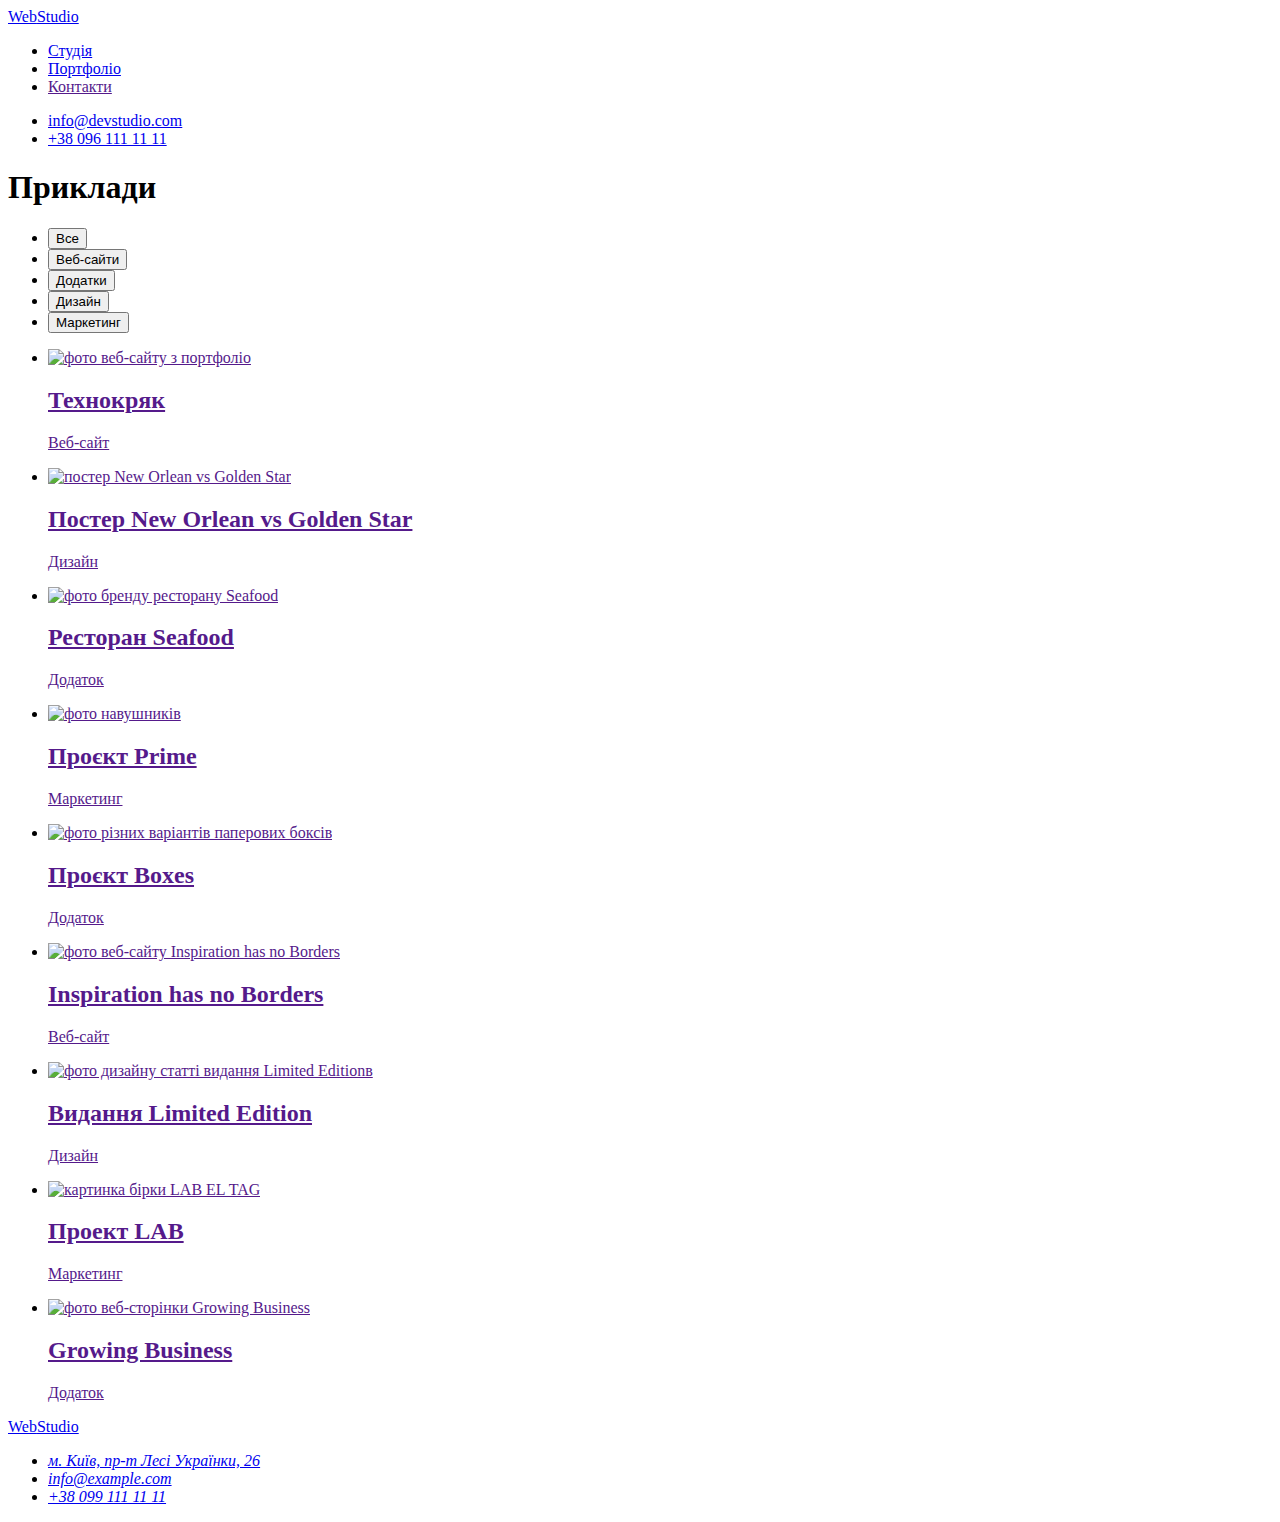
==== portfolio.html @ 38bcbfd2 "Add files via upload" ====
<!DOCTYPE html>
<html lang="uk">
<head>
    <meta charset="UTF-8"/>
    <meta http-equiv="X-UA-Compatible" content="IE=edge"/>
    <meta name="viewport" content="width=device-width, initial-scale=1.0"/>
    <title>Портфоліо</title>
    <link rel="preconnect" href="https://fonts.googleapis.com"/>
    <link rel="preconnect" href="https://fonts.gstatic.com" crossorigin/>
    <link href="https://fonts.googleapis.com/css2?family=Raleway:wght@700&family=Roboto:wght@400;500;700;900&display=swap" rel="stylesheet"/>
    <link rel="stylesheet" href="https://cdnjs.cloudflare.com/ajax/libs/modern-normalize/1.1.0/modern-normalize.min.css" integrity="sha512-wpPYUAdjBVSE4KJnH1VR1HeZfpl1ub8YT/NKx4PuQ5NmX2tKuGu6U/JRp5y+Y8XG2tV+wKQpNHVUX03MfMFn9Q==" crossorigin="anonymous" referrerpolicy="no-referrer" />
    <link rel="stylesheet" href="./css/styles.css"/>
</head>
<body>
    <header class="cap">
        <div class="container cap-container">
            <a href ="./index.html" class="cap-logo link" ><span>Web</span>Studio</a>
            <nav class="cap-nav">
                <ul class="cap-list list">
                    <li class="cap-item">
                        <a href="./index.html" class="cap-link link ">Студія</a></li>
                    <li class="cap-item">
                        <a href="./portfolio.html" class="cap-link link current">Портфоліо</a></li>
                    <li class="cap-item">
                        <a href="" class="cap-link link">Контакти</a></li>
                </ul>
            </nav>    
            <ul class="cap-listtoo list">
                <li class="cap-item">
                    <a href="mailto:info@devstudio.com" class="cap-email link">info@devstudio.com</a></li>
                <li class="cap-item">
                    <a href="tel:+380961111111" class="cap-tel link">+38 096 111 11 11</a></li>
            </ul>  
        </div>
    </header>
    <main>
        <section class="filters section">
            <div class="container">
                <h1  class="visually-hidden">Приклади</h1>
                <ul class="filters-buttons list">
                    <li class="filters-item">
                        <button type="button" class="filters-btn ">Все</button></li>
                    <li class="filters-item">
                        <button type="button" class="filters-btn">Веб-сайти</button></li>
                    <li class="filters-item">
                        <button type="button" class="filters-btn">Додатки</button></li>
                    <li class="filters-item">
                        <button type="button" class="filters-btn">Дизайн</button></li>
                    <li class="filters-item">
                        <button type="button" class="filters-btn">Маркетинг</button></li>
                </ul>  
                <ul class="services-items list">
                    <li class="services-item">
                        <a href="" class="services-link link">
                            <img src="./images/img-hw-02-1.jpg" alt="фото веб-сайту з портфоліо" width="370" height="294">
                            <div class="services-suite">
                                <h2 class="services-title">Технокряк</h2>
                                <p class="services-text">Веб-сайт</p>
                            </div>
                        </a>
                    </li>
                    <li class="services-item">
                        <a href="" class="services-link link">
                            <img src="./images/img-hw-02-2.jpg" alt=" постер New Orlean vs Golden Star" width="370" height="294">
                            <div class="services-suite">
                                <h2   class="services-title">Постер New Orlean vs Golden Star</h2>
                                <p class="services-text">Дизайн</p>
                            </div>
                        </a>
                    </li>
                    <li class="services-item">
                        <a href="" class="services-link link">
                            <img src="./images/img-hw-02-3.jpg" alt="фото бренду ресторану Seafood" width="370" height="294">
                            <div class="services-suite">
                                <h2  class="services-title">Ресторан Seafood</h2>
                                <p class="services-text">Додаток</p>
                            </div>
                        </a>
                    </li>
                    <li class="services-item">
                        <a href="" class="services-link link">
                            <img src="./images/img-hw-02-4.jpg" alt="фото навушників" width="370" height="294">
                            <div class="services-suite">
                                <h2  class="services-title">Проєкт Prime</h2>
                                <p class="services-text">Маркетинг</p>
                            </div>
                        </a>
                    </li>
                    <li class="services-item">
                        <a href="" class="services-link link">
                            <img src="./images/img-hw-02-5.jpg" alt="фото різних варіантів паперових боксів" width="370" height="294">
                            <div class="services-suite">
                                <h2  class="services-title">Проєкт Boxes</h2>
                                <p class="services-text">Додаток</p>
                            </div>
                        </a>
                    </li>
                    <li class="services-item">
                        <a href="" class="services-link link">
                            <img src="./images/img-hw-02-6.jpg" alt="фото веб-сайту Inspiration has no Borders" width="370" height="294">
                            <div class="services-suite">
                                <h2  class="services-title">Inspiration has no Borders</h2>
                                <p class="services-text">Веб-сайт</p>
                            </div>
                        </a>
                    </li>
                    <li class="services-item">
                        <a href="" class="services-link link">
                            <img src="./images/img-hw-02-7.jpg" alt="фото дизайну статті видання Limited Editionв" width="370" height="294">
                            <div class="services-suite">    
                                <h2  class="services-title">Видання Limited Edition</h2>
                                <p class="services-text">Дизайн</p>
                            </div>
                        </a>
                    </li>
                    <li class="services-item">
                        <a href="" class="services-link link">
                            <img src="./images/img-hw-02-8.jpg" alt="картинка бірки LAB EL TAG" width="370" height="294">
                            <div class="services-suite">
                                <h2  class="services-title">Проект LAB</h2>
                                <p class="services-text">Маркетинг</p>
                            </div>
                        </a>
                    </li>
                    <li class="services-item">
                        <a href="" class="services-link link">
                            <img src="./images/img-hw-02-9.jpg" alt="фото веб-сторінки Growing Business" width="370" height="294">
                            <div class="services-suite">
                                <h2  class="services-title">Growing Business</h2>
                                <p class="services-text">Додаток</p>
                            </div>
                        </a>
                    </li>
                </ul>
            </div>
        </section>
    </main>
    <footer class="basement">
        <div class="container">
            <a href="./index.html" class="basement-logo link"><span>Web</span>Studio</a>
            <address>
                <ul class="basement-items list">
                    <li class="basement-item">
                        <a href="https://goo.gl/maps/n9vAKkXrUeS69LuG7" class="basement-map link" target="_blank" rel="noopener noreferrer nofollow" >м. Київ, пр-т Лесі Українки, 26</a></li>
                    <li class="basement-item">
                        <a href="mailto:info@example.com" class="basement-email link">info@example.com</a></li>
                    <li class="basement-item" >
                        <a href="tel:+380991111111" class="basement-tel link">+38 099 111 11 11</a></li>
                </ul>
            </address>
        </div>
    </footer>
</body>
</html>
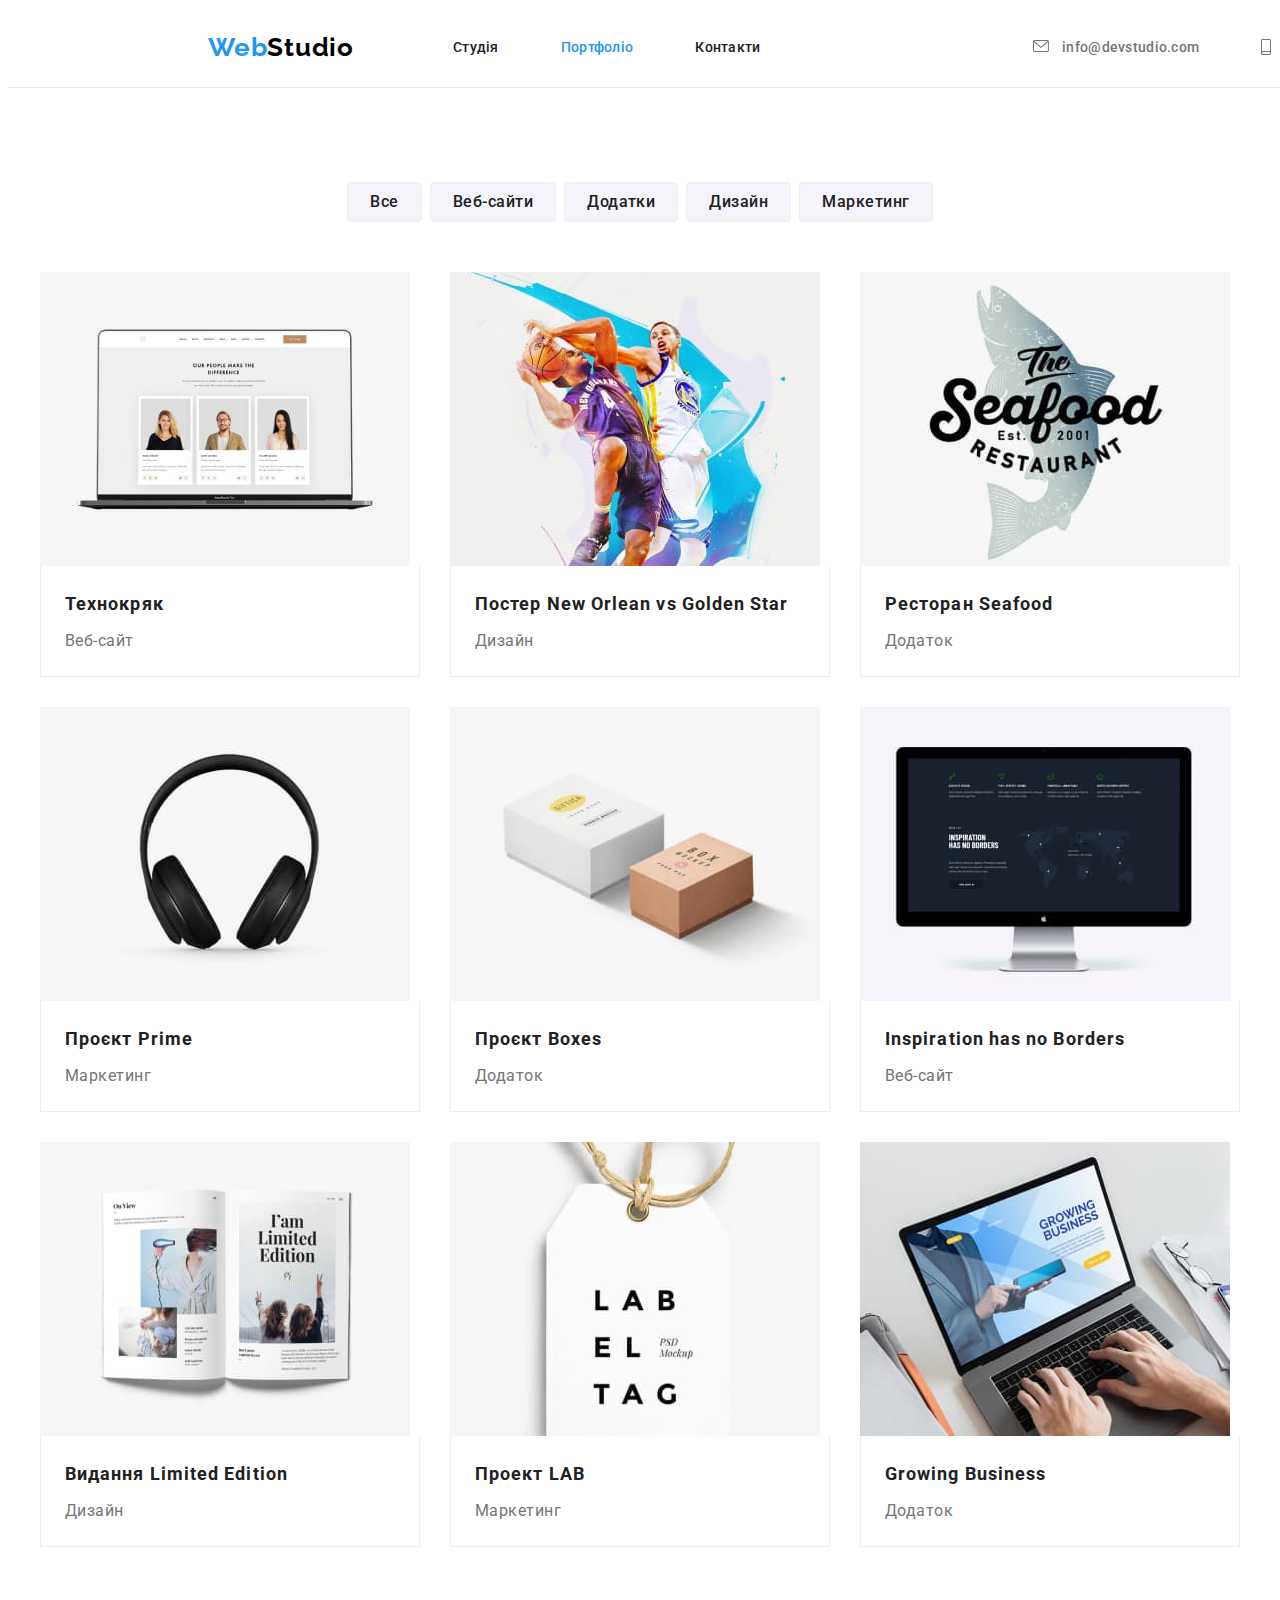
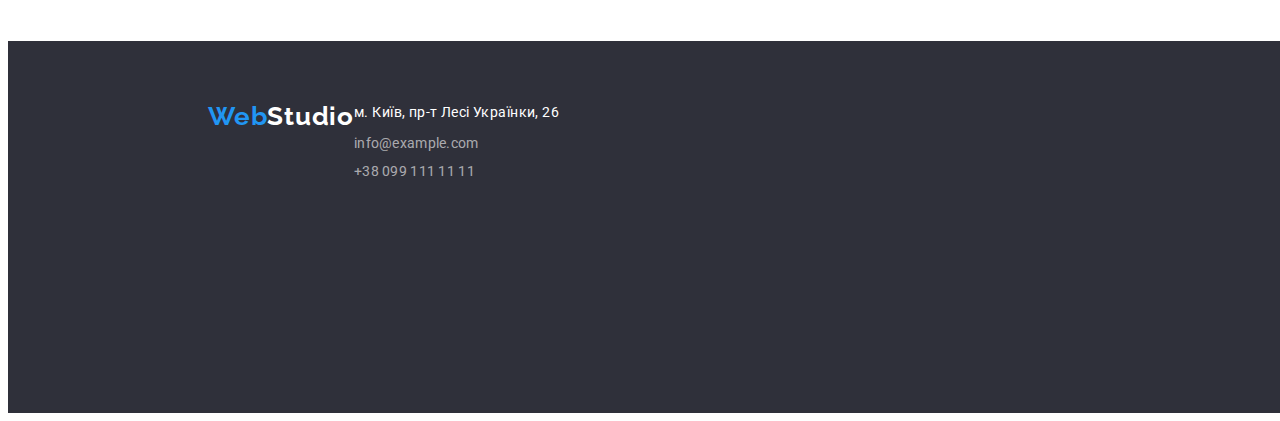
==== commit 15c276ee: "continue hw4" ====
--- a/portfolio.html
+++ b/portfolio.html
@@ -27,9 +27,20 @@
             </nav>    
             <ul class="cap-listtoo list">
                 <li class="cap-item">
-                    <a href="mailto:info@devstudio.com" class="cap-email link">info@devstudio.com</a></li>
+                    <a href="mailto:info@devstudio.com" class="cap-email link">
+                        <svg class="cap-email-icon" width="16" height="12">
+                            <use href="./images/icons.svg#icon-email"></use>
+                        </svg>
+                        <span>info@devstudio.com</span>
+                    </a>
+                </li>
                 <li class="cap-item">
-                    <a href="tel:+380961111111" class="cap-tel link">+38 096 111 11 11</a></li>
+                    <a href="tel:+380961111111" class="cap-tel link">
+                        <svg class="cap-tel-icon" width="10" height="16">
+                            <use href="./images/icons.svg#icon-tel"></use>
+                        </svg>
+                        <span>+38 096 111 11 11</span>
+                    </a></li>
             </ul>  
         </div>
     </header>
--- a/css/styles.css
+++ b/css/styles.css
@@ -0,0 +1,585 @@
+:root {
+    --first-title-color: #212121;
+    --first-btn-color: #212121;
+    --active-color:#2196F3;
+    --accent-color:#757575;
+    --first-background: #FFFFFF;
+    --second-background:#F5F4FA;
+}
+p,h1,h2,h3,h4,h5,h6{
+    margin: 0;
+}
+ul,ol{
+    margin: 0;
+    padding-left: 0;
+}
+body {
+    font-family: Roboto, sans-serif;
+    color:var(--accent-color);
+}
+
+img {
+    display: block;
+    max-width: 100%;
+    height: auto;
+}
+
+.list {
+    list-style: none;
+}
+.link {
+    text-decoration: none;
+}
+.visually-hidden { 
+    position: absolute; 
+    width: 1px; 
+    height: 1px; 
+    margin: -1px; 
+    border: 0; 
+    padding: 0; 
+    white-space: nowrap; 
+    clip-path: inset(100%); 
+    clip: rect(0 0 0 0); 
+    overflow: hidden; 
+    }
+
+.container {
+    width: 1200px;
+    margin-left: auto;
+    margin-right: auto;
+    padding-left: 15px;
+    padding-right: 15px;
+    /*outline: 3px solid red;*/
+}
+
+.section{
+    padding-top: 94px ;
+    padding-bottom: 94px;
+}
+
+/*----------------cap----------*/
+.cap-logo{
+    display: block;
+    margin-right: 93px;
+    padding-top: 24px;
+    padding-bottom: 24px;
+    font-family:Raleway, sans-serif;
+    font-style: normal;
+    font-weight: 700;
+    font-size: 26px;
+    line-height: 1.1923;
+    letter-spacing: 0.03em;
+    color:#000000;}
+
+.cap > .cap-container {
+    display: flex;
+    align-items: center;
+}
+.cap-list{
+    display: flex;
+}
+.cap-item:not(:last-child){
+    margin-right: 50px;
+}
+
+.cap{
+    width: 1600px;
+    margin-left: auto;
+    margin-right: auto;
+    background-color: var(--first-background);
+    border-bottom: 1px solid #ECECEC;
+    }
+.cap-logo:focus{
+    outline-color: var(--active-color);
+}
+.cap-logo span{    
+    color:var(--active-color);
+}
+
+.cap-link{
+    display: flex;
+    align-items: center;
+    padding: 22px 6px;
+    font-weight: 500;
+    font-size: 14px;
+    line-height: 1.33;
+    letter-spacing: 0.02em;
+    color:var(--first-title-color);
+}
+.cap-link:hover,
+.cap-link:focus{
+    color: var(--active-color);
+    outline-color: var(--active-color);
+}
+
+
+.cap-listtoo{
+    display: flex;
+    margin-left: auto;
+}
+
+.cap-email,
+.cap-tel{
+    display: block;
+    padding: 22px 6px;
+    font-weight: 500;
+    font-size: 14px;
+    line-height: 1.33;
+    letter-spacing: 0.02em;
+    color:var(--accent-color);
+}
+.cap-tel{
+    display: flex;
+align-items: center;}
+
+.cap-email:focus,
+.cap-email:hover{
+    color: var(--active-color);
+    outline-color: var(--active-color);
+}
+.cap-tel:focus,
+.cap-tel:hover{
+    color: var(--active-color);
+    outline-color: var(--active-color);
+}
+.current{color: var(--active-color);}
+
+.cap-email-icon,
+.cap-tel-icon{
+    margin-right: 10px;
+    fill: currentColor;
+}
+
+.cap-email-icon:hover,
+.cap-email-icon:focus,
+.cap-tel-icon:hover,
+.cap-tel-icon:focus{
+    fill:#2196F3;
+}
+
+/*---------------decision-----*/
+
+.decision{
+    padding-top: 200px;
+    padding-bottom: 200px;
+    width: 1600px;
+    margin-left: auto;
+    margin-right: auto;
+    background-color: #C4C4C4;
+    background-image: linear-gradient(
+    to right,
+    rgba(47, 48, 58, 0.4),
+    rgba(47, 48, 58, 0.4)),url("../images/img-hw-04-bgr.jpg");
+    background-repeat: no-repeat;
+    background-position: center;
+    background-size: cover;}
+
+.decision-title{
+    min-width: 696px;
+    margin-left: auto;
+    margin-right: auto;
+    margin-bottom: 30px;
+    font-weight: 900;
+    font-size: 44px;
+    line-height: 1.36;
+    text-align: center;
+    letter-spacing: 0.06em;
+    text-transform: uppercase;
+    color: #FFFFFF;
+}
+.decision-btn{
+    margin-left: auto;
+    margin-right: auto;
+    display: block;
+    padding: 10px 32px;
+    font-family: inherit;
+    font-style: normal;
+    font-weight: 700;
+    font-size: 16px;
+    line-height: 1.88;
+    align-items: center;
+    text-align: center;
+    letter-spacing: 0.06em;
+    color: #FFFFFF;
+    background-color: var(--active-color);
+    box-shadow: 0px 4px 4px rgba(0, 0, 0, 0.15);
+    border-radius: 4px;
+    border: none;
+}
+
+.decision-btn:hover,
+.decision-btn:focus{
+    color: #FFFFFF;
+    background: #188CE8;
+    outline-color: var(--active-color);
+}
+
+.decision-btn,
+.filters-btn {
+    cursor: pointer;
+}
+.features-items{
+    display: flex;
+}
+.features-item:not(:last-child) {
+margin-right: 30px;}
+
+.features-item {width: 270px;
+}
+
+.features-item-icon{
+    display: flex;
+    height: 120px;
+    padding-top: 25px;
+    padding-bottom: 25px;
+    margin-bottom: 30px;
+    background-size: contain;
+    background-repeat: no-repeat;
+    background-position: center;
+    background-color:#F5F4FA;
+    border-radius: 4px;
+} 
+.icon-antena,
+.icon-clock,
+.icon-diagram,
+.icon-astronaut{
+    margin-left: auto;
+    margin-right: auto;
+}
+
+.features-subtitle{
+    margin-bottom: 10px;
+    font-weight: 700;
+    font-size: 14px;
+    line-height: 1.14;
+    letter-spacing: 0.03em;
+    text-transform: uppercase;
+    color: var(--first-title-color);
+}
+
+.features-text{
+    font-size: 14px;
+    line-height: 1.71;
+    letter-spacing: 0.03em;
+    color:var(--accent-color);
+}
+
+.examples {
+    padding-top: 0;
+}
+
+.examples-title{
+    margin-bottom: 50px;
+    margin-right: auto;
+    margin-left: auto;
+    min-width: 366px;
+    font-weight: 700;
+    font-size: 36px;
+    line-height: 1.17;
+    text-align: center;
+    letter-spacing: 0.03em;
+    color: var(--first-title-color);
+}
+
+.examples-items {
+    display: flex;
+}
+
+.examples-item:not(:last-child) {
+    margin-right: 30px;
+    min-width: 370px;
+}
+.features,
+.examples{ background: var(--first-background)}
+
+.team-title{
+    margin-bottom: 50px;
+    margin-right: auto;
+    margin-left: auto;
+    min-width: 264px;
+    font-weight: 700;
+    font-size: 36px;
+    line-height: 1.17;
+    text-align: center;
+    letter-spacing: 0.03em;
+    color: var(--first-title-color);}
+    
+
+.team{width: 1600px;
+    margin-left: auto;
+    margin-right: auto;
+    background-color:var(--second-background);
+}
+
+.team-subtitle{
+    
+    font-weight: 500;
+    font-size: 16px;
+    line-height: 1.19;
+    text-align: center;
+    letter-spacing: 0.03em;
+    color: var(--first-title-color);   }
+
+.team-text{
+    font-size: 16px;
+    line-height: 1.19;
+    text-align: center;
+    letter-spacing: 0.03em;
+    color:var(--accent-color);
+    }
+
+.team-items{
+    display: flex;
+}
+    
+.team-item:not(:last-child) {
+        margin-right: 30px;
+    } 
+
+.team-suit{
+    padding-top: 30px;
+    padding-bottom: 30px;
+}
+
+.team-item{
+    min-width: 270px;
+    background-color:var(--first-background);
+    box-shadow: 0px 1px 3px rgba(0, 0, 0, 0.12), 0px 1px 1px rgba(0, 0, 0, 0.14), 0px 2px 1px rgba(0, 0, 0, 0.2);
+    border-radius: 0px 0px 4px 4px;
+} 
+
+.team-subtitle{
+    margin-bottom: 10px;
+}    
+
+.clients-title{
+    margin-bottom: 50px;
+    margin-right: auto;
+    margin-left: auto;
+    font-weight: 700;
+    font-size: 36px;
+    line-height: 1.17;
+    text-align: center;
+    letter-spacing: 0.03em;
+    color: var(--first-title-color);
+
+}
+.clients-items{
+    display: flex;
+}
+.clients-item {
+    
+    width: 170px;
+    height: 92px;
+    border: 1px solid #AFB1B8;
+    border-radius: 4px;}
+
+.clients-item:not(:last-child) {
+    margin-right: 30px;}
+
+.clients-link {
+        display:flex;
+        padding: 16px 32px;
+        fill: #AFB1B8;
+            }
+.clients-item:hover,
+.clients-item:focus{
+    border: 1px solid var(--active-color);}
+
+.clients-link:hover,:focus {    
+    fill:var(--active-color);
+    }
+
+    /*-------portfolio------*/
+
+.filters-btn{
+    display: block;
+    padding: 6px 22px;
+    font-family:inherit;;
+    font-style: normal;
+    font-weight: 500;
+    font-size: 16px;
+    line-height: 1.62;
+    text-align: center;
+    letter-spacing: 0.03em;
+    color: var(--first-btn-color);
+    background:var(--second-background);
+    border-radius: 4px;
+    border:1px solid #EEEEEE;
+}
+.filters-buttons{
+    display: flex;
+    justify-content: center;
+    margin-bottom: 50px;    
+}
+.filters-item:not(:last-child){
+    margin-right: 8px;
+}
+
+
+.filters-btn:hover,
+.filters-btn:focus{
+    color: #FFFFFF;
+    background: var(--active-color);
+    outline-color: var(--active-color);
+    box-shadow: 0px 3px 1px rgba(0, 0, 0, 0.1), 0px 1px 2px rgba(0, 0, 0, 0.08), 0px 2px 2px rgba(0, 0, 0, 0.12);
+}
+
+.services-items{
+    display: flex;
+    flex-wrap: wrap;
+    column-gap: 30px;
+    row-gap: 30px;
+}
+.services-title{
+    margin-bottom: 4px;
+    font-weight: 700;
+    font-size: 18px;
+    line-height: 2;
+    letter-spacing: 0.06em;
+    color: var(--first-title-color);}
+
+.services-link {
+    display: block;
+}
+.services-link:hover,:focus{
+    outline-color: var(--active-color);
+
+}
+.services-suite{
+    padding: 20px 24px;
+    border-bottom: 1px solid #EEEEEE;
+    border-left: 1px solid #EEEEEE;
+    border-right: 1px solid #EEEEEE;
+}
+.services-text{
+    font-size: 16px;
+    line-height: 1.88;
+    letter-spacing: 0.03em;
+    color:var(--accent-color);
+}
+
+.services-item{
+width: calc((100% - 60px) / 3);
+}
+/*------basement-----*/
+
+.basement{
+    width: 1600px;
+    height: 252px;
+    margin-right: auto;
+    margin-left: auto;
+    padding-top: 60px;
+    padding-bottom: 60px;
+    background-color:  #2F303A;
+}
+
+.basement>.container{
+    display: flex;
+}
+
+.basement-contact{
+    display: block;
+    margin-right: 70px;
+}
+
+.basement-logo{
+    display: flex;
+    display: inline-block;
+    margin-bottom: 20px;
+    font-family:Raleway, sans-serif;
+    font-style: normal;
+    font-weight: 700;
+    font-size: 26px;
+    line-height: 1.19;
+    letter-spacing: 0.03em;
+    color: #FFFFFF;
+}
+.basement-logo:focus{
+    outline-color: var(--active-color);
+}
+.basement-logo span{    
+    color:var(--active-color);
+}
+.basement-items{
+    display: inline-block;}
+
+.basement-item{
+    display: flex;
+    
+}
+.basement-item:not(:last-child){
+    margin-bottom: 9px;}
+
+.basement-map{
+    display: block;
+    font-style: normal;
+    font-weight: 400;
+    font-size: 14px;
+    line-height: 1.71;
+    letter-spacing: 0.03em;
+    color: #FFFFFF;}
+
+.basement-email,
+.basement-tel{
+    display: block;
+    font-style: normal;
+    font-weight: 400;
+    font-size: 14px;
+    line-height: 1.33;
+    letter-spacing: 0.02em;
+    color: rgba(255, 255, 255, 0.6);
+}
+
+
+.basement-email:focus,
+.basement-email:hover{
+    color: var(--active-color);
+    outline-color: var(--active-color);
+}
+.basement-tel:focus,
+.basement-tel:hover{
+    color: var(--active-color);
+    outline-color: var(--active-color);
+}
+.basement-map:focus,
+.basement-map:hover{
+    color: var(--active-color);
+    outline-color: var(--active-color);}
+
+.basement-soc{
+    display: block;
+}    
+.basement-soc-title{
+    padding-top: 12px;
+    margin-bottom: 20px;
+    font-family: 'Roboto';
+    font-style: normal;
+    font-weight: 700;
+    font-size: 14px;
+    line-height: 1.14;
+    letter-spacing: 0.03em;
+    text-transform: uppercase;
+    color:var(--first-background);
+}
+.basement-soc-list{
+display: flex;
+justify-content: center;
+gap: 10px;
+}
+.basement-soc-link{
+width: 44px;
+height: 44px;
+border-radius: 50%;
+background-color: rgba(255, 255, 255, 0.1);
+display: flex;
+align-items: center;
+justify-content: center;
+fill:var(--first-background);
+}
+
+.basement-soc-link:hover, 
+.basement-soc-link:focus{
+    background-color:var(--active-color)
+    
+}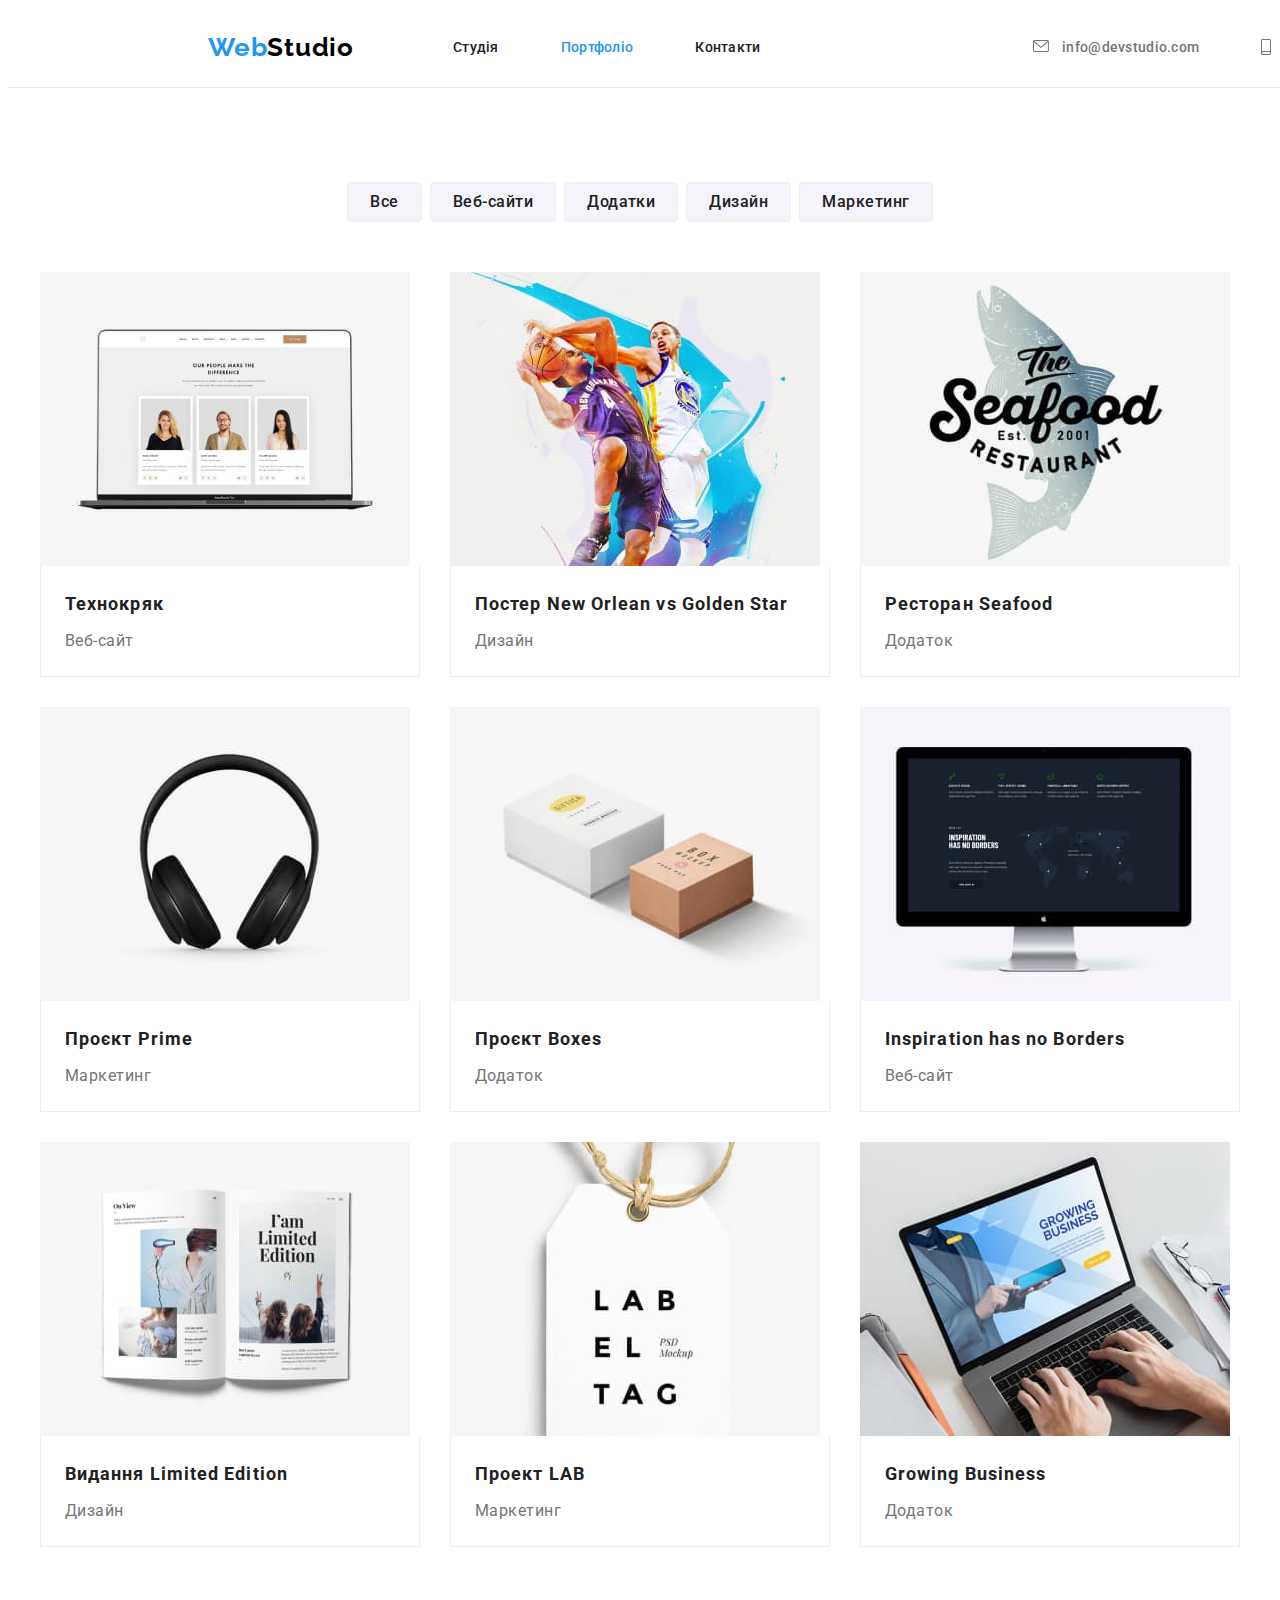
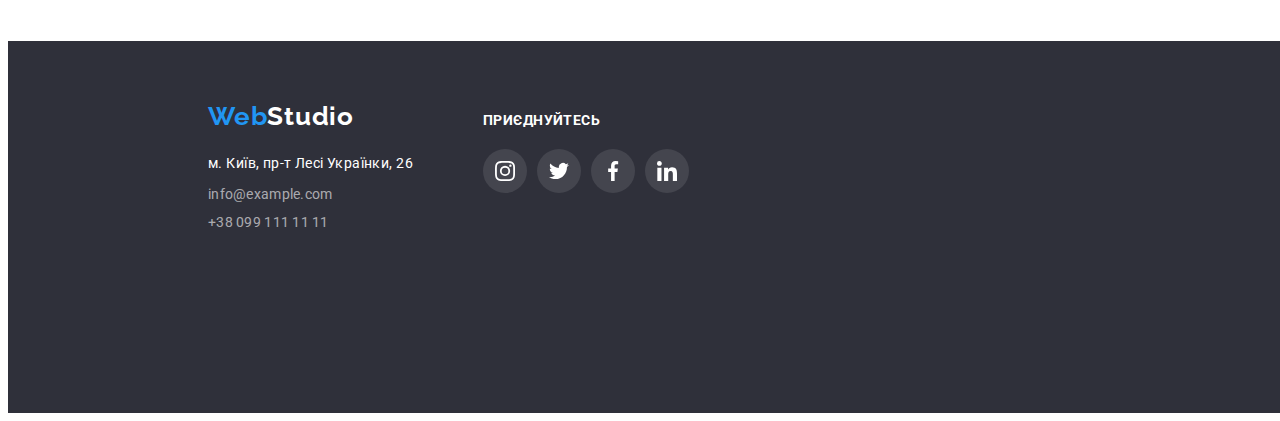
==== commit 33313f19: "finish" ====
--- a/portfolio.html
+++ b/portfolio.html
@@ -148,17 +148,52 @@
     </main>
     <footer class="basement">
         <div class="container">
-            <a href="./index.html" class="basement-logo link"><span>Web</span>Studio</a>
-            <address>
-                <ul class="basement-items list">
-                    <li class="basement-item">
-                        <a href="https://goo.gl/maps/n9vAKkXrUeS69LuG7" class="basement-map link" target="_blank" rel="noopener noreferrer nofollow" >м. Київ, пр-т Лесі Українки, 26</a></li>
-                    <li class="basement-item">
-                        <a href="mailto:info@example.com" class="basement-email link">info@example.com</a></li>
-                    <li class="basement-item" >
-                        <a href="tel:+380991111111" class="basement-tel link">+38 099 111 11 11</a></li>
+            <div class="basement-contact">
+                <a href="./index.html" class="basement-logo link"><span>Web</span>Studio</a>
+                <address>
+                    <ul class="basement-items list">
+                        <li class="basement-item">
+                            <a href="https://goo.gl/maps/n9vAKkXrUeS69LuG7" class="basement-map link" target="_blank" rel="noopener noreferrer nofollow" >м. Київ, пр-т Лесі Українки, 26</a></li>
+                        <li class="basement-item">
+                            <a href="mailto:info@example.com" class="basement-email link">info@example.com</a></li>
+                        <li class="basement-item" >
+                            <a href="tel:+380991111111" class="basement-tel link">+38 099 111 11 11</a></li>
+                    </ul>
+                </address>
+            </div>
+            <div class="basement-soc">
+                <h2 class="basement-soc-title">приєднуйтесь</h2>
+                <ul class="basement-soc-list list">
+                    <li class="basement-soc-item">
+                        <a href="" target="_blank" rel="noopener noreferrer nofollow" class="basement-soc-link link">
+                            <svg class="icon-instagram" width="20" height="20">
+                                <use href="./images/icons.svg#icon-instagram">                            </use>
+                            </svg>
+                        </a>
+                    </li>
+                    <li class="basement-soc-item">
+                        <a href="" target="_blank" rel="noopener noreferrer nofollow" class="basement-soc-link link">
+                            <svg class="icon-twitter" width="20" height="20">
+                                <use href="./images/icons.svg#icon-twitter">                            </use>
+                            </svg>
+                        </a>
+                    </li>
+                    <li class="basement-soc-item">
+                        <a href="" target="_blank" rel="noopener noreferrer nofollow" class="basement-soc-link link">
+                            <svg class="icon-facebook" width="20" height=20">
+                                <use href="./images/icons.svg#icon-facebook">                            </use>
+                            </svg>
+                        </a>
+                    </li>
+                    <li class="basement-soc-item">
+                        <a href="" target="_blank" rel="noopener noreferrer nofollow" class="basement-soc-link link">
+                            <svg class="icon-linkedin" width="20" height="20">
+                                <use href="./images/icons.svg#icon-linkedin">                            </use>
+                            </svg>
+                        </a>
+                    </li>
                 </ul>
-            </address>
+            </div>
         </div>
     </footer>
 </body>
--- a/css/styles.css
+++ b/css/styles.css
@@ -326,6 +326,7 @@
     text-align: center;
     letter-spacing: 0.03em;
     color:var(--accent-color);
+    margin-bottom: 16px;
     }
 
 .team-items{
@@ -351,6 +352,29 @@
 .team-subtitle{
     margin-bottom: 10px;
 }    
+
+.team-soc{
+    display: flex;
+    justify-content: center;
+    gap: 10px;
+
+}
+.team-soc-link{
+    width: 44px;
+    height: 44px;
+    border-radius: 50%;
+    background-color: rgba(255, 255, 255, 0.1);
+    display: flex;
+    align-items: center;
+    justify-content: center;
+    fill:#AFB1B8;
+    }
+    
+.team-soc-link:hover, 
+.team-soc-link:focus{
+    fill: var(--first-background);
+    background-color:var(--active-color)        
+    }
 
 .clients-title{
     margin-bottom: 50px;
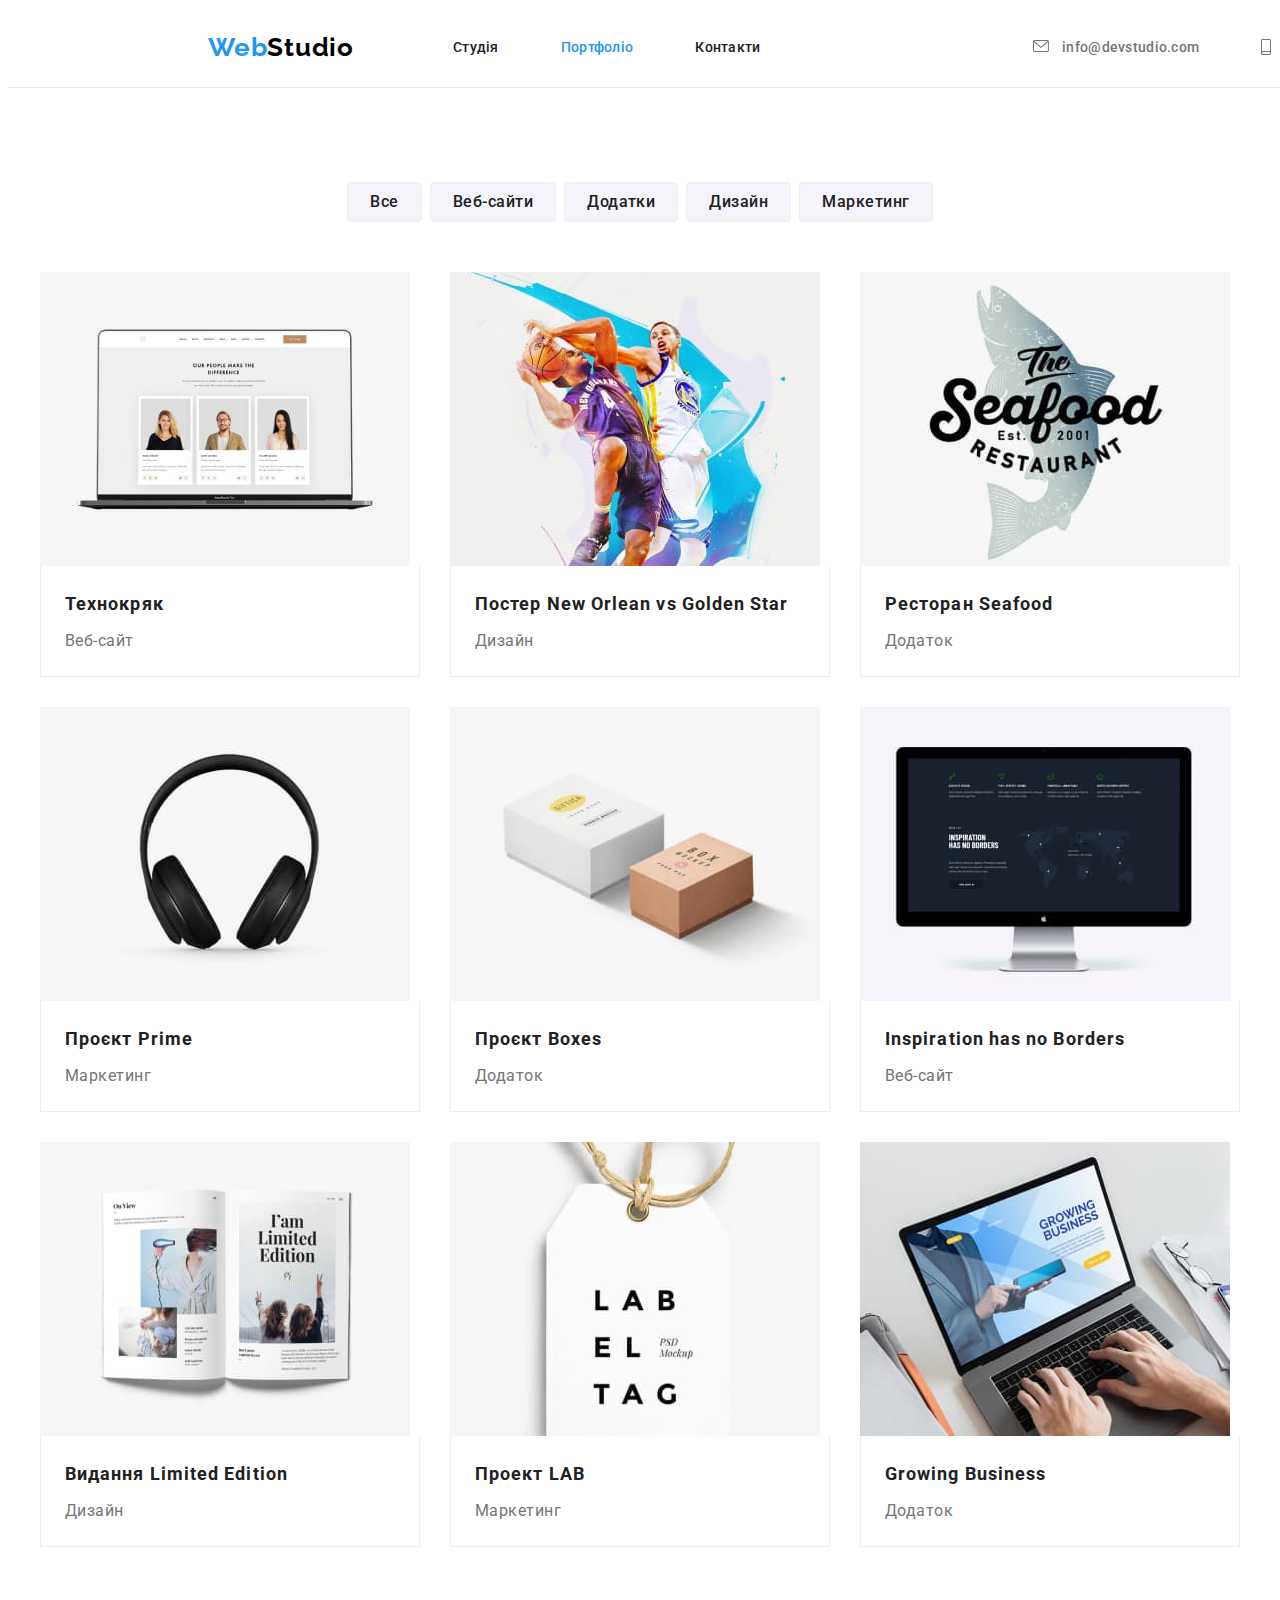
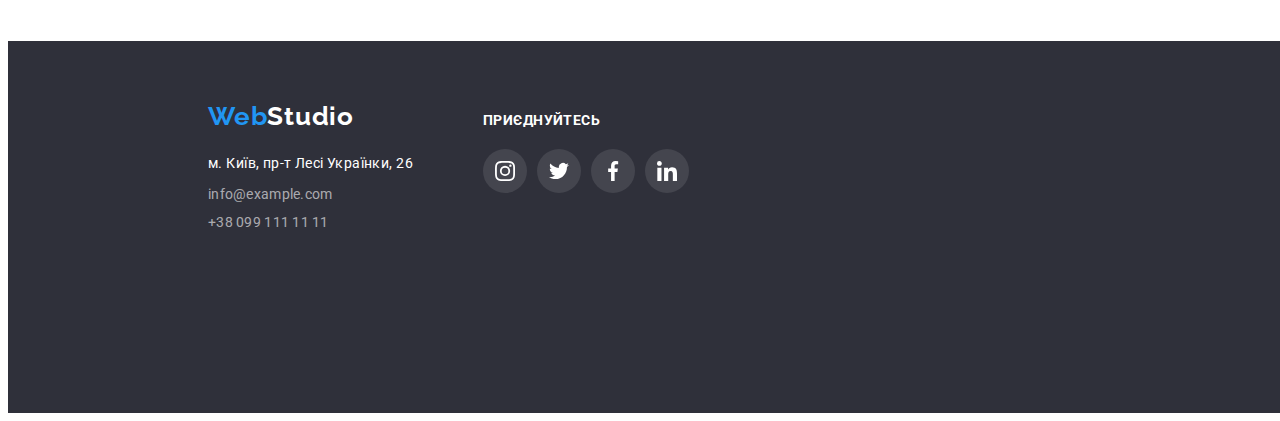
==== commit a70bc8d4: "Update portfolio.html" ====
--- a/portfolio.html
+++ b/portfolio.html
@@ -180,7 +180,7 @@
                     </li>
                     <li class="basement-soc-item">
                         <a href="" target="_blank" rel="noopener noreferrer nofollow" class="basement-soc-link link">
-                            <svg class="icon-facebook" width="20" height=20">
+                            <svg class="icon-facebook" width="20" height="20">
                                 <use href="./images/icons.svg#icon-facebook">                            </use>
                             </svg>
                         </a>
--- a/css/styles.css
+++ b/css/styles.css
@@ -230,8 +230,8 @@
 .features-item-icon{
     display: flex;
     height: 120px;
-    padding-top: 25px;
-    padding-bottom: 25px;
+    justify-content: center;
+    align-items: center;
     margin-bottom: 30px;
     background-size: contain;
     background-repeat: no-repeat;
@@ -239,13 +239,7 @@
     background-color:#F5F4FA;
     border-radius: 4px;
 } 
-.icon-antena,
-.icon-clock,
-.icon-diagram,
-.icon-astronaut{
-    margin-left: auto;
-    margin-right: auto;
-}
+
 
 .features-subtitle{
     margin-bottom: 10px;
@@ -376,6 +370,10 @@
     background-color:var(--active-color)        
     }
 
+.clients    {width: 1600px;
+    margin-left: auto;
+    margin-right: auto;}
+
 .clients-title{
     margin-bottom: 50px;
     margin-right: auto;
@@ -392,7 +390,6 @@
     display: flex;
 }
 .clients-item {
-    
     width: 170px;
     height: 92px;
     border: 1px solid #AFB1B8;
@@ -402,13 +399,18 @@
     margin-right: 30px;}
 
 .clients-link {
-        display:flex;
-        padding: 16px 32px;
+        display: flex;
+        align-items: center;
+        justify-content: center;
+        height: 100%;
+        width: 100%;
         fill: #AFB1B8;
             }
+
 .clients-item:hover,
 .clients-item:focus{
     border: 1px solid var(--active-color);}
+
 
 .clients-link:hover,:focus {    
     fill:var(--active-color);
@@ -445,7 +447,7 @@
 .filters-btn:focus{
     color: #FFFFFF;
     background: var(--active-color);
-    outline-color: var(--active-color);
+    border: none;
     box-shadow: 0px 3px 1px rgba(0, 0, 0, 0.1), 0px 1px 2px rgba(0, 0, 0, 0.08), 0px 2px 2px rgba(0, 0, 0, 0.12);
 }
 
@@ -468,6 +470,7 @@
 }
 .services-link:hover,:focus{
     outline-color: var(--active-color);
+    box-shadow: 0px 3px 1px rgba(0, 0, 0, 0.1), 0px 1px 2px rgba(0, 0, 0, 0.08), 0px 2px 2px rgba(0, 0, 0, 0.12);
 
 }
 .services-suite{
@@ -482,6 +485,7 @@
     letter-spacing: 0.03em;
     color:var(--accent-color);
 }
+
 
 .services-item{
 width: calc((100% - 60px) / 3);
